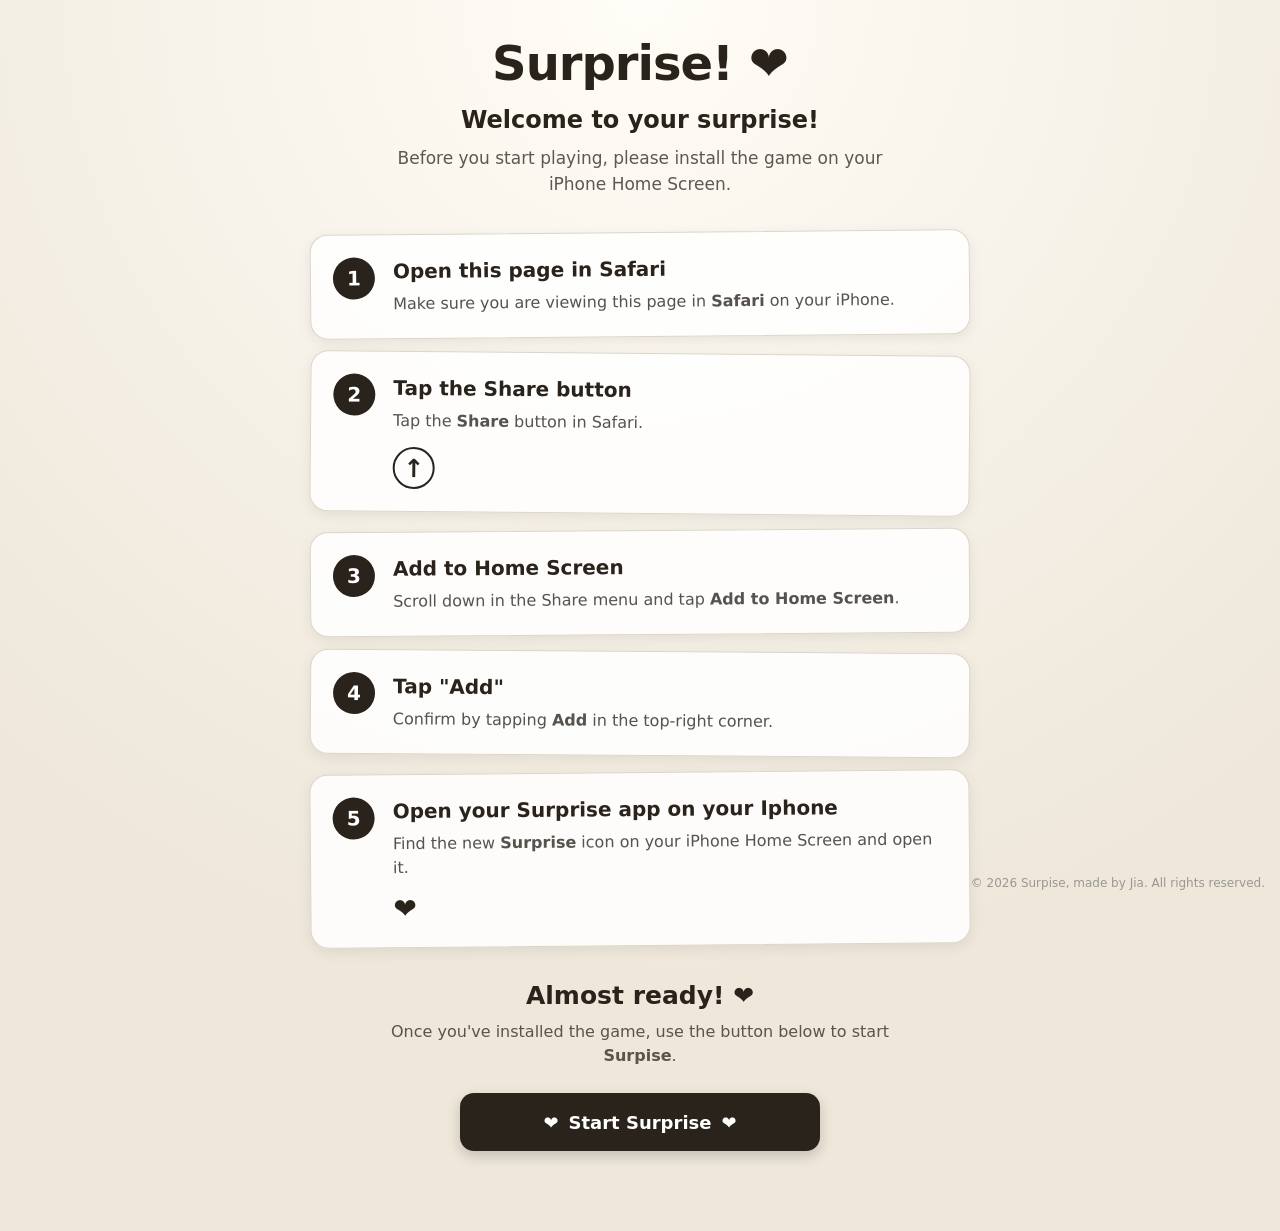
==== install.html @ ff0ba179 "Add files via upload" ====
<!DOCTYPE html>
<html lang="en">
<head>
    <meta charset="UTF-8">
    <meta
        name="viewport"
        content="width=device-width, initial-scale=1.0"
    >

    <title>Welcome to your surprise gift! ❤️</title>

    <link rel="stylesheet" href="style.css">
    <link rel="manifest" href="manifest.json">
</head>

<body class="install-page">

<div class="install-app">

    <header class="install-header">

        <h1>
            Surprise! ❤️
        </h1>

        <p class="install-welcome">
            Welcome to your surprise!
        </p>

        <p class="install-intro">
            Before you start playing, please install the game
            on your iPhone Home Screen.
        </p>

    </header>


    <!-- INSTALLATION STEPS -->

    <main class="install-steps">

        <section class="install-card">

            <div class="install-number">
                1
            </div>

            <div class="install-card-content">

                <h2>
                    Open this page in Safari
                </h2>

                <p>
                    Make sure you are viewing this page
                    in <strong>Safari</strong> on your iPhone.
                </p>

            </div>

        </section>


        <section class="install-card">

            <div class="install-number">
                2
            </div>

            <div class="install-card-content">

                <h2>
                    Tap the Share button
                </h2>

                <p>
                    Tap the
                    <strong>Share</strong>
                    button in Safari.
                </p>

                <div class="install-share-icon">
                    ↑
                </div>

            </div>

        </section>


        <section class="install-card">

            <div class="install-number">
                3
            </div>

            <div class="install-card-content">

                <h2>
                    Add to Home Screen
                </h2>

                <p>
                    Scroll down in the Share menu and tap
                    <strong>Add to Home Screen</strong>.
                </p>

            </div>

        </section>


        <section class="install-card">

            <div class="install-number">
                4
            </div>

            <div class="install-card-content">

                <h2>
                    Tap "Add"
                </h2>

                <p>
                    Confirm by tapping
                    <strong>Add</strong>
                    in the top-right corner.
                </p>

            </div>

        </section>


        <section class="install-card install-card-last">

            <div class="install-number">
                5
            </div>

            <div class="install-card-content">

                <h2>
                    Open your Surprise app on your Iphone
                </h2>

                <p>
                    Find the new
                    <strong>Surprise</strong>
                    icon on your iPhone Home Screen
                    and open it.
                </p>

                <div class="install-heart">
                    ❤️
                </div>

            </div>

        </section>

    </main>


    <!-- READY MESSAGE -->

    <section class="install-ready">

        <h2>
            Almost ready! ❤️
        </h2>

        <p>
            Once you've installed the game,
            use the button below to start
            <strong>Surpise</strong>.
        </p>

    </section>


    <!-- START BUTTON -->

    <div class="install-start-section">

        <a
            href="index.html"
            class="install-start-button"
        >
            <span>❤️</span>
            Start Surprise
            <span>❤️</span>
        </a>

    </div>


    <footer class="copyright">
        © 2026 Surpise, made by Jia.
        All rights reserved.
    </footer>

</div>


<script>

    /*
       Register the service worker so the
       installation page can also participate
       in the PWA.
    */

    if ("serviceWorker" in navigator) {

        window.addEventListener(
            "load",
            () => {

                navigator.serviceWorker
                    .register("./sw.js")
                    .then(
                        registration => {

                            console.log(
                                "Service Worker registered:",
                                registration.scope
                            );

                        }
                    )
                    .catch(
                        error => {

                            console.error(
                                "Service Worker registration failed:",
                                error
                            );

                        }
                    );

            }
        );

    }

</script>

</body>
</html>
---- style.css ----
* {
    box-sizing: border-box;
}


body {
    margin: 0;

    font-family:
        system-ui,
        -apple-system,
        BlinkMacSystemFont,
        "Segoe UI",
        sans-serif;

    min-height: 100vh;

    color: #29231c;

    background:
        radial-gradient(
            circle at 50% 0%,
            #fffdf7 0%,
            #eee7da 70%
        );
}


.app {
    width:
        min(
            1000px,
            100%
        );

    margin:
        auto;

    padding:
        30px
        20px
        60px;
}


/* =========================
   HEADER
========================= */

header {
    text-align:
        center;
}


h1 {
    margin:
        0
        0
        20px;

    font-size:
        clamp(
            32px,
            6vw,
            48px
        );

    letter-spacing:
        -1px;
}


.stats {
    display:
        flex;

    justify-content:
        center;

    gap:
        12px;

    flex-wrap:
        wrap;
}


.stats div {
    display:
        flex;

    align-items:
        center;

    gap:
        7px;

    background:
        rgba(
            255,
            255,
            255,
            .85
        );

    border:
        1px solid
        #ddd5c8;

    border-radius:
        999px;

    padding:
        8px
        16px;

    font-weight:
        750;

    box-shadow:
        0
        3px
        10px
        rgba(
            0,
            0,
            0,
            .06
        );
}


/* =========================
   STAT ICONS
========================= */

.stat-icon {
    display:
        inline-flex;

    width:
        17px;

    height:
        17px;

    flex-shrink:
        0;
}


.stat-icon svg {
    width:
        100%;

    height:
        100%;

    fill:
        none;

    stroke:
        #29231c;

    stroke-width:
        1.8;

    stroke-linecap:
        round;

    stroke-linejoin:
        round;
}


/* =========================
   JAR AREA
========================= */

#jarSection {

    position: relative;

    min-height:
        620px;

    display:
        flex;

    flex-direction:
        column;

    align-items:
        center;

    justify-content:
        center;
}


/* =========================
   JAR
========================= */

.jar {

    width:
        min(
            380px,
            82vw
        );

    height:
        470px;

    position:
        relative;

    cursor:
        pointer;

    user-select:
        none;

    -webkit-tap-highlight-color:
        transparent;

    transition:
        transform
        .2s
        ease;

    filter:
        drop-shadow(
            0
            25px
            25px
            rgba(
                30,
                25,
                15,
                .18
            )
        );
}


.jar:hover {
    transform:
        translateY(-4px);
}


.jar:active {
    transform:
        scale(.98);
}


/* =========================
   JAR GLASS
========================= */

.jar-glass {

    position:
        absolute;

    left:
        5%;

    right:
        5%;

    top:
        75px;

    bottom:
        10px;

    border:
        5px solid
        rgba(
            105,
            125,
            130,
            .38
        );

    border-top:
        0;

    border-radius:
        28px
        28px
        75px
        75px;

    background:
        linear-gradient(
            90deg,
            rgba(
                255,
                255,
                255,
                .42
            ),
            rgba(
                180,
                220,
                230,
                .10
            ),
            rgba(
                255,
                255,
                255,
                .35
            )
        );

    box-shadow:

        inset
        20px
        0
        25px
        rgba(
            255,
            255,
            255,
            .45
        ),

        inset
        -18px
        0
        25px
        rgba(
            50,
            70,
            80,
            .12
        );

    z-index:
        5;

    pointer-events:
        none;
}


/* =========================
   GLASS REFLECTION
========================= */

.glass-highlight {

    position:
        absolute;

    left:
        25px;

    top:
        25px;

    bottom:
        45px;

    width:
        20px;

    border-radius:
        50%;

    background:
        rgba(
            255,
            255,
            255,
            .35
        );

    filter:
        blur(
            5px
        );
}


/* =========================
   JAR NECK
========================= */

.jar-neck {

    position:
        absolute;

    z-index:
        4;

    left:
        10%;

    right:
        10%;

    top:
        58px;

    height:
        45px;

    border:
        5px solid
        rgba(
            100,
            120,
            125,
            .4
        );

    border-radius:
        12px;

    background:
        rgba(
            255,
            255,
            255,
            .25
        );
}


/* =========================
   METAL LID
========================= */

.jar-lid {

    position:
        absolute;

    z-index:
        10;

    top:
        15px;

    left:
        8%;

    width:
        84%;

    height:
        70px;

    border:
        4px solid
        #555;

    border-radius:
        14px;

    background:
        linear-gradient(
            to bottom,
            #c6c6c6,
            #929292
        );

    box-shadow:

        0
        8px
        10px
        rgba(
            0,
            0,
            0,
            .28
        ),

        inset
        0
        5px
        4px
        rgba(
            255,
            255,
            255,
            .45
        );

    transition:
        transform
        .55s
        cubic-bezier(
            .2,
            .8,
            .3,
            1
        );
}


.lid-highlight {

    position:
        absolute;

    left:
        8%;

    right:
        8%;

    top:
        10px;

    height:
        7px;

    border-radius:
        10px;

    background:
        rgba(
            255,
            255,
            255,
            .5
        );
}


/* =========================
   NOTES
========================= */

.jar-notes {

    position:
        absolute;

    z-index:
        3;

    left:
        12%;

    right:
        12%;

    top:
        100px;

    bottom:
        35px;

    overflow:
        hidden;

    border-radius:
        20px
        20px
        55px
        55px;
}


.mini-note {

    position:
        absolute;

    width:
        54px;

    height:
        48px;

    box-shadow:
        2px
        4px
        7px
        rgba(
            0,
            0,
            0,
            .20
        );

    transform:
        rotate(
            var(--rotation)
        );

    transition:
        transform
        .3s;
}


/* folded corner */

.mini-note::after {

    content:
        "";

    position:
        absolute;

    right:
        0;

    top:
        0;

    width:
        12px;

    height:
        12px;

    background:
        rgba(
            255,
            255,
            255,
            .35
        );

    clip-path:
        polygon(
            100% 0,
            100% 100%,
            0 0
        );
}


/* =========================
   COLOURS
========================= */

.orange {
    background:
        #f6b26b;
}


.pink {
    background:
        #f5a6c8;
}


.white {
    background:
        #ffffff;
}


.beige {
    background:
        #f3e5c8;
}


.light-blue {
    background:
        #9dd9ee;
}


.green {
    background:
        #9bd18b;
}


.purple {
    background:
        #c5a3e6;
}


.red {
    background:
        #ef7777;
}


/* =========================
   HEART STICKER
========================= */

.heart-sticker {

    position:
        absolute;

    z-index:
        8;

    /*
       Upper-right area
       of the jar
    */

    right:
        22%;

    top:
        155px;

    width:
        48px;

    height:
        48px;

    display:
        flex;

    align-items:
        center;

    justify-content:
        center;

    background:
        #ef7777;

    color:
        white;

    font-size:
        27px;

    line-height:
        1;

    border-radius:
        50%;

    border:
        2px solid
        rgba(
            255,
            255,
            255,
            .65
        );

    box-shadow:
        2px
        4px
        7px
        rgba(
            0,
            0,
            0,
            .20
        );

    transform:
        rotate(
            18deg
        );

    pointer-events:
        none;
}


/* =========================
   JAR BOTTOM
========================= */

.jar-bottom {

    position:
        absolute;

    z-index:
        6;

    left:
        12%;

    right:
        12%;

    bottom:
        0;

    height:
        30px;

    border-radius:
        50%;

    background:
        rgba(
            110,
            125,
            130,
            .20
        );

    pointer-events:
        none;
}


/* =========================
   SHAKE
========================= */

.jar.shaking {

    animation:
        jarShake
        .7s
        ease-in-out;
}


@keyframes jarShake {

    0% {
        transform:
            rotate(0);
    }

    10% {
        transform:
            rotate(-3deg);
    }

    20% {
        transform:
            rotate(3deg);
    }

    30% {
        transform:
            rotate(-4deg);
    }

    40% {
        transform:
            rotate(4deg);
    }

    50% {
        transform:
            rotate(-3deg);
    }

    60% {
        transform:
            rotate(3deg);
    }

    70% {
        transform:
            rotate(-2deg);
    }

    80% {
        transform:
            rotate(2deg);
    }

    100% {
        transform:
            rotate(0);
    }
}


/* =========================
   LID OPEN
========================= */

.jar.lid-open .jar-lid {

    transform:
        translateY(
            -65px
        )
        rotate(
            -12deg
        );
}


/* =========================
   STATUS
========================= */

#status {

    margin:
        0
        0
        12px;

    opacity:
        .6;

    text-align:
        center;

    font-weight:
        600;
}


/* =========================
   JAR ACTION BUTTONS
========================= */

#collectionLinkSection {

    display:
        flex;

    flex-direction:
        column;

    align-items:
        center;

    justify-content:
        center;

    gap:
        10px;

    margin-top:
        20px;
}


/* =========================
   ACTION BUTTONS
========================= */

#collectionButton,
#resetButton {

    display:
        flex;

    align-items:
        center;

    justify-content:
        center;

    gap:
        9px;

    margin:
        0;

    width:
        max-content;

    border:
        0;

    background:
        #29231c;

    color:
        white;

    font-size:
        16px;

    font-weight:
        800;

    padding:
        12px
        24px;

    border-radius:
        12px;

    cursor:
        pointer;

    transition:
        transform
        .15s
        ease,
        opacity
        .15s
        ease;
}


#collectionButton:hover,
#resetButton:hover {

    transform:
        translateY(-2px);
}


#resetButton:disabled {

    opacity:
        .5;

    cursor:
        not-allowed;

    transform:
        none;
}


/* =========================
   BUTTON ICONS
========================= */

.button-icon {

    display:
        inline-flex;

    width:
        19px;

    height:
        19px;

    flex-shrink:
        0;
}


.button-icon svg {

    width:
        100%;

    height:
        100%;

    fill:
        none;

    stroke:
        currentColor;

    stroke-width:
        1.8;

    stroke-linecap:
        round;

    stroke-linejoin:
        round;
}


/* =========================
   COLLECTION CATEGORIES
========================= */

#categoryButtons {

    display:
        flex;

    justify-content:
        center;

    gap:
        10px;

    flex-wrap:
        wrap;

    margin-bottom:
        30px;
}


.category-button {

    border:
        1px solid
        #ddd5c8;

    color:
        #29231c;

    padding:
        9px
        16px;

    border-radius:
        999px;

    font-size:
        15px;

    font-weight:
        700;

    cursor:
        pointer;
}


/* =========================
   CATEGORY FILTER COLOURS
========================= */

.category-button.orange {
    background:
        #f6b26b;
}


.category-button.pink {
    background:
        #f5a6c8;
}


.category-button.green {
    background:
        #9bd18b;
}


.category-button.beige {
    background:
        #f3e5c8;
}


.category-button.light-blue {
    background:
        #9dd9ee;
}


.category-button.red {
    background:
        #ef7777;
}


.category-button.purple {
    background:
        #c5a3e6;
}


/* =========================
   SELECTED CATEGORY
========================= */

.category-button.active {

    background:
        #29231c !important;

    color:
        white !important;
}


/* =========================
   ALL BUTTON
========================= */

#categoryButtons .all-button {

    background:
        white;

    color:
        #000000;
}


#categoryButtons .all-button.active {

    background:
        #29231c !important;

    color:
        white !important;
}


/* =========================
   COLLECTION GRID
========================= */

#collectionGrid {

    display:
        grid;

    grid-template-columns:
        repeat(
            auto-fill,
            minmax(
                180px,
                1fr
            )
        );

    gap:
        20px;
}


.collection-note {
    position: relative;
    width: 100%;
    min-height: 150px;
    padding: 20px;
    box-sizing: border-box;
    box-shadow:
        4px
        7px
        12px
        rgba(
            0,
            0,
            0,
            .18
        );
    transform:
        rotate(
            var(--rotation)
        );
    cursor: pointer;
    transition: .2s;
}

.collection-note:hover {
    transform:
        rotate(0)
        translateY(-5px);
}


/* =========================
   NOTE TEXT
========================= */

.note-category {

    font-size:
        20px;

    font-weight:
        800;

    text-decoration:
        underline;

    text-underline-offset:
        4px;

    color:
        #000000;

    opacity:
        1;

    margin-bottom:
        30px;
}


.note-message {

    font-weight:
        400;

    line-height:
        1.4;
}


/* =========================
   MODAL
========================= */

.modal {

    position:
        fixed;

    inset:
        0;

    background:
        rgba(
            20,
            17,
            13,
            .65
        );

    display:
        none;

    align-items:
        center;

    justify-content:
        center;

    padding:
        20px;

    z-index:
        2500;
}


.modal.visible {

    display:
        flex;
}


.big-note {

    width:
        min(
            430px,
            90vw
        );

    min-height:
        320px;

    padding:
        45px
        35px;

    position:
        relative;

    box-shadow:
        8px
        15px
        30px
        rgba(
            0,
            0,
            0,
            .35
        );

    transform:
        rotate(-2deg);

    animation:
        noteAppear
        .35s
        ease;

    cursor:
        pointer;

    transition:
        transform
        .15s
        ease;
}


.big-note:hover {

    transform:
        rotate(-2deg)
        scale(1.02);
}


.big-note:active {

    transform:
        rotate(-2deg)
        scale(.98);
}

#noteCategory,
#jar2NoteCategory {

    font-size:
        28px;

    font-weight:
        800;

    text-transform:
        none;

    text-decoration:
        underline;

    text-underline-offset:
        4px;

    letter-spacing:
        0;

    color:
        #29231c;

    opacity:
        1;

    margin-bottom:
        30px;
}


#noteText,
#jar2NoteText {

    font-size:
        28px;

    line-height:
        1.35;

    font-weight:
        400;

    margin-bottom:
        35px;
}


#closeButton {

    background:
        #29231c;

    color:
        white;

    border:
        0;

    border-radius:
        10px;

    padding:
        12px
        18px;

    font-weight:
        700;

    cursor:
        pointer;
}


@keyframes noteAppear {

    from {

        opacity:
            0;

        transform:
            scale(.7)
            rotate(8deg);
    }

    to {

        opacity:
            1;

        transform:
            scale(1)
            rotate(-2deg);
    }
}


/* =========================
   BACK TO JAR
========================= */

#backToJarButton {

    display:
        flex;

    align-items:
        center;

    justify-content:
        center;

    gap:
        9px;

    width:
        max-content;

    border:
        0;

    background:
        #29231c;

    color:
        white;

    padding:
        12px
        24px;

    border-radius:
        12px;

    font-size:
        16px;

    font-weight:
        800;

    cursor:
        pointer;

    margin-bottom:
        20px;

    transition:
        transform
        .15s
        ease,
        opacity
        .15s
        ease;
}


#backToJarButton:hover {

    transform:
        translateY(-2px);
}

/* =========================
   COPYRIGHT
========================= */


.copyright {
    position: fixed;
    bottom: 10px;
    right: 15px;
    font-size: 12px;
    color: #777;
    opacity: 0.7;
    z-index: 10;
    pointer-events: none;
}


/* =========================
   MOBILE COPYRIGHT
========================= */

@media (max-width: 600px) {

    .copyright {
        position: static;
        display: block;
        width: 100%;
        margin-top: 25px;
        padding-bottom: 10px;
        text-align: center;
    }

}

/* =========================
   MOBILE
========================= */

@media(max-width:600px) {

    .app {

        padding:
            20px
            12px
            40px;
    }


    #jarSection {

        min-height:
            0;

        padding:
            10px
            0;

    }


    .jar {

        width:
            min(
                300px,
                75vw
            );

        height:
            min(
                330px,
                52vh
            );

    }


    .jar-notes {

        top:
            90px;

        bottom:
            25px;
    }


    .mini-note {

        width:
            43px;

        height:
            38px;
    }


    #noteText {

        font-size:
            23px;
    }


    .note-category {

        font-size:
            17px;

        font-weight:
            900;

        text-transform:
            none;

        text-decoration:
            underline;

        text-underline-offset:
            3px;

        letter-spacing:
            0;

        color:
            #000000;

        opacity:
            1;

        margin-bottom:
            15px;
    }


    #collectionLinkSection {

        flex-direction:
            column;

        align-items:
            center;
    }


    #collectionButton,
    #resetButton {

        display:
            flex;

        margin:
            0;
    }


    .heart-sticker {

        right:
            22%;

        top:
            130px;

        width:
            40px;

        height:
            40px;

        font-size:
            23px;

        transform:
            rotate(
                18deg
            );
    }

}

/* =========================
   PIN DOTS
========================= */

.pin-dots {
    display: flex;
    justify-content: center;
    align-items: center;
    gap: 14px;
    margin: 25px 0 15px;
}

.pin-dots span {
    width: 14px;
    height: 14px;
    border: 2px solid #222;
    border-radius: 50%;
    background: transparent;
    display: block;
    transition: background-color 0.15s ease;
}

.pin-dots span.filled {
    background: #222;
}

/* =========================
   NOTE IMAGE
========================= */

.note-image {
    display: block;
    width: 100%;
    height: auto;
    max-height: 100%;
    object-fit: contain;
}

.collection-note .note-message {
    overflow: hidden;
}

.collection-note-image {
    display: block;
    width: 100%;
    height: 100%;
    object-fit: contain;
    padding: 8px;
    box-sizing: border-box;
}

/* =========================
   OG BUTTON
========================= */

#ogButton,
#jar2Button {
    position: fixed;

    left: 15px;
    bottom: 45px;

    width: 55px;
    height: 55px;

    padding: 0;

    border: none;
    border-radius: 50%;

    background: white;
    color: #29231c;

    font-size: 16px;
    font-weight: 800;

    cursor: pointer;

    display: flex;
    align-items: center;
    justify-content: center;

    box-shadow:
        0 4px 10px
        rgba(0, 0, 0, .20);

    z-index: 1500;

    transition:
        transform .15s ease,
        opacity .15s ease;
}

#ogButton img,
#jar2Button img {
    width: 55px;
    height: 55px;

    object-fit: contain;

    display: block;

    pointer-events: none;
}

#ogButton:hover,
#jar2Button:hover {
    transform: translateY(-2px);
}

#ogButton:active,
#jar2Button:active {
    transform: scale(.95);
}

/* =========================
   OG PHOTO OVERLAY
========================= */

#ogOverlay {
    position: fixed;

    inset: 0;

    background: rgba(20, 17, 13, .75);

    display: none;

    align-items: center;
    justify-content: center;

    padding: 20px;

    z-index: 2000;

    cursor: pointer;
}


#ogOverlay.visible {
    display: flex;
}


#ogImage {
    display: block;

    max-width: 90vw;
    max-height: 85vh;

    width: auto;
    height: auto;

    object-fit: contain;

    border-radius: 8px;

    box-shadow:
        0 15px 40px
        rgba(0, 0, 0, .40);

    cursor: pointer;
}

/* =========================
   OG BUTTON FINAL POSITION
========================= */

#ogButton {
    position: fixed !important;

    left: 15px !important;
    right: auto !important;

    bottom: 45px !important;

    width: 55px;
    height: 55px;

    border: 1px solid #ddd5c8;
    border-radius: 50%;

    background: white;
    color: #29231c;

    padding: 0;
}

#jar2Button {
    position: fixed !important;

    left: auto !important;
    right: 15px !important;

    bottom: 45px !important;

    width: 55px;
    height: 55px;

    border: 1px solid #ddd5c8;
    border-radius: 50%;

    background: white;
    color: #29231c;

    padding: 0;
}

@media (max-width: 600px) {

    #ogButton,
    #jar2Button {
        bottom: 70px !important;
    }

}

/* =========================
   INSTALLED APP OG POSITION
========================= */

@media (display-mode: standalone) {

    #ogButton,
    #jar2Button {
        bottom: calc(
            90px + env(safe-area-inset-bottom)
        ) !important;
    }

}

/* =========================
   COLLECTION SEARCH
========================= */

#collectionSearch {

    display:
        flex;

    justify-content:
        center;

    width:
        100%;

    margin:
        0
        0
        20px;
}


#collectionSearchInput,
#jar2SearchInput {

    width:
        min(
            500px,
            100%
        );

    padding:
        12px
        18px;

    border:
        1px solid
        #ddd5c8;

    border-radius:
        12px;

    background:
        white;

    color:
        #29231c;

    font-family:
        inherit;

    font-size:
        16px;

    outline:
        none;

    box-shadow:
        0
        3px
        10px
        rgba(
            0,
            0,
            0,
            .06
        );
}


#collectionSearchInput:focus,
#jar2SearchInput:focus {

    border-color:
        #29231c;

    box-shadow:
        0
        3px
        12px
        rgba(
            0,
            0,
            0,
            .10
        );
}


#collectionSearchInput::placeholder,
#jar2SearchInput::placeholder {

    color:
        #888;
}

/* =========================
   MOBILE COLLECTION SEARCH
========================= */

@media (max-width: 600px) {

    #collectionSearch {
        width: 100%;
        margin: 0 0 20px;
        padding: 0;
    }

    #collectionSearchInput,
    #jar2SearchInput {
        display: block;
        width: 100%;
        max-width: none;
        min-width: 0;

        box-sizing: border-box;

        -webkit-appearance: none;
        appearance: none;

        font-size: 16px;
        padding: 12px 16px;

        border-radius: 12px;
    }

}

/* =========================
   MOBILE PAGE SCROLLING
========================= */

@media (max-width: 600px) {

    /* =========================
       JAR PAGE
    ========================= */

    html,
    body {

        margin: 0;
        width: 100%;

    }


    body:not(.collection-page) {

        height: 100vh;
        overflow: hidden;

    }


    /* =========================
       COLLECTION PAGE
    ========================= */

    html:has(body.collection-page) {

        height: auto;
        overflow-y: auto;
        overflow-x: hidden;

    }


    body.collection-page {

        height: auto;
        min-height: 100vh;

        overflow-y: auto;
        overflow-x: hidden;

    }


    body.collection-page .app {

        min-height: 100vh;
        height: auto;

        padding-bottom: 100px;

    }

}

/* =========================
   PHONE STYLE PIN KEYPAD
========================= */

.pin-container {

    min-height:
        100vh;

    display:
        flex;

    align-items:
        center;

    justify-content:
        center;

    padding:
        20px;
}


.pin-card {

    width:
        min(
            380px,
            100%
        );

    text-align:
        center;
}


.pin-card h1 {

    margin:
        0
        0
        10px;

    font-size:
        32px;
}


.pin-subtitle {

    margin:
        0;

    opacity:
        .7;

    font-size:
        16px;
}


/* =========================
   PIN MESSAGE
========================= */

.pin-message {

    min-height:
        24px;

    margin:
        18px
        0
        10px;

    font-weight:
        600;
}


/* =========================
   PHONE KEYPAD
========================= */

.pin-keypad {

    display:
        grid;

    grid-template-columns:
        repeat(
            3,
            1fr
        );

    gap:
        14px;

    width:
        100%;

    margin-top:
        20px;
}


.pin-keypad button {

    aspect-ratio:
        1;

    border:
        none;

    border-radius:
        50%;

    background:
        rgba(
            255,
            255,
            255,
            .85
        );

    color:
        #29231c;

    font-size:
        28px;

    font-weight:
        500;

    cursor:
        pointer;

    box-shadow:
        0
        3px
        10px
        rgba(
            0,
            0,
            0,
            .10
        );

    transition:
        transform
        .1s
        ease,
        background
        .1s
        ease;
}


.pin-keypad button:hover {

    transform:
        scale(
            1.05
        );
}


.pin-keypad button:active {

    transform:
        scale(
            .92
        );

    background:
        #ddd5c8;
}


.pin-keypad button:disabled {

    cursor:
        default;

    opacity:
        .45;
}


/* =========================
   EMPTY KEYPAD SPACE
========================= */

.pin-keypad .empty-button {

    visibility:
        hidden;

    pointer-events:
        none;
}


/* =========================
   DELETE BUTTON
========================= */

#deleteButton,
#setupDeleteButton {

    background:
        transparent;

    box-shadow:
        none;

    font-size:
        30px;

    font-weight:
        400;
}


/* =========================
   MOBILE
========================= */

@media (
    max-width:
    600px
) {

    .pin-container {

        padding:
            20px
            35px;
    }


    .pin-card {

        width:
            100%;
    }


    .pin-keypad {

        gap:
            16px;
    }


    .pin-keypad button {

        font-size:
            30px;
    }

}

/*PIN not section, focus/tap effect*/
.pin-keypad button {
    -webkit-tap-highlight-color: transparent;
    outline: none;
    user-select: none;
}

.pin-keypad button:focus,
.pin-keypad button:focus-visible {
    outline: none;
    box-shadow: none;
}

.pin-keypad button:active {
    outline: none;
    box-shadow: none;
}

.stat-emoji {
    width: 20px;
    height: 20px;
    object-fit: contain;
    display: block;
    flex-shrink: 0;
}

.title-emoji {
    width: 40px;
    height: 40px;
    object-fit: contain;
    display: inline-block;
    vertical-align: middle;
    margin-right: 8px;
}

#jar2NoteDate {
    position: absolute;
    right: 18px;
    bottom: 14px;
    font-size: 12px;
    color: #000;
    opacity: 0.65;
}

/* =========================
   JAR 2 COLLECTION
========================= */

.collection-top {
    display: flex;
    justify-content: flex-start;
    margin: 0 0 20px;
}

#jar2BackButton {
    display: flex;
    align-items: center;
    justify-content: center;
    gap: 9px;
    width: max-content;
    border: 0;
    background: #29231c;
    color: white;
    padding: 12px 24px;
    border-radius: 12px;
    font-size: 16px;
    font-weight: 800;
    cursor: pointer;
    margin-bottom: 20px;
    transition:
        transform .15s ease,
        opacity .15s ease;
}

#jar2BackButton:hover {
    transform: translateY(-2px);
}

#jar2CategoryFilters {
    display: flex;
    flex-wrap: wrap;
    justify-content: center;
    gap: 8px;
    margin: 0 auto 25px;
    max-width: 800px;
}


#jar2CategoryFilters .category-button {
    border: none;
    border-radius: 20px;
    padding: 7px 14px;
    cursor: pointer;
    font: inherit;
}


#jar2CategoryFilters .category-button.active {
    background: #29231c;
    color: white;
}


/* =========================
   JAR 2 COLLECTION GRID
========================= */

#jar2CollectionGrid {

    display:
        grid;

    grid-template-columns:

        repeat(
            auto-fill,

            minmax(
                180px,
                1fr
            )
        );

    gap:
        20px;

}


.collection-note {
    position: relative;
    min-height: 150px;
    padding: 20px;
    box-sizing: border-box;
    cursor: pointer;
    transform: rotate(
        var(--rotation, 0deg)
    );
    box-shadow:
        2px 3px 8px rgba(0,0,0,0.15);
}


.collection-note:hover {
    transform:
        rotate(0deg)
        scale(1.03);
}


.collection-note-title {

    font-size:
        20px;

    font-weight:
        800;

    text-decoration:
        underline;

    text-underline-offset:
        4px;

    color:
        #000000;

    opacity:
        1;

    margin-bottom:
        30px;

}



.collection-note-text {

    font-weight:
        400;

    line-height:
        1.4;

    color:
        #29231c;

}


.collection-note-image {
    width: 100%;
    height: auto;
    display: block;
}


.collection-note-date {
    position: absolute;
    right: 10px;
    bottom: 8px;
    font-size: 10px;
    color: #000;
    opacity: 0.65;
}


.collection-empty {
    display: none;
    text-align: center;
    margin: 40px 0;
}


#jar2CollectionNoteDate {
    position: absolute;
    right: 18px;
    bottom: 14px;
    font-size: 12px;
    color: #000;
    opacity: 0.65;
}

/* =========================
   JAR 2 SWITCH BUTTONS
========================= */

#jar1Button,
#jar2SwitchButton {
    position: fixed;
    bottom: 45px;
    width: 55px;
    height: 55px;
    padding: 0;
    border: 1px solid #ddd5c8;
    border-radius: 50%;
    background: white;
    color: #29231c;
    cursor: pointer;
    display: flex;
    align-items: center;
    justify-content: center;
    box-shadow:
        0 4px 10px
        rgba(0, 0, 0, .20);
    z-index: 1500;
    transition:
        transform .15s ease,
        opacity .15s ease;
}

#jar1Button {
    left: 15px;
}

#jar2SwitchButton {
    right: 15px;
}

#jar1Button img,
#jar2SwitchButton img {
    width: 55px;
    height: 55px;
    object-fit: contain;
    display: block;
    pointer-events: none;
}

#jar1Button:hover,
#jar2SwitchButton:hover {
    transform: translateY(-2px);
}

#jar1Button:active,
#jar2SwitchButton:active {
    transform: scale(.95);
}

@media (max-width: 600px) {

    #jar1Button,
    #jar2SwitchButton {
        bottom: 70px;
    }

}

@media (display-mode: standalone) {

    #jar1Button,
    #jar2SwitchButton {
        bottom:
            calc(
                90px +
                env(safe-area-inset-bottom)
            );
    }

}

/* =========================================================
   JAR 2 — MATCH ORIGINAL JAR APPEARANCE
========================================================= */

/* Jar 2 status */
#jar2Status {
    margin:
        0
        0
        12px;

    opacity:
        .6;

    text-align:
        center;

    font-weight:
        600;
}


/* Jar 2 collection / reset buttons */
#jar2CollectionButton,
#jar2ResetButton {
    display:
        flex;

    align-items:
        center;

    justify-content:
        center;

    gap:
        9px;

    margin:
        0;

    width:
        max-content;

    border:
        0;

    background:
        #29231c;

    color:
        white;

    font-size:
        16px;

    font-weight:
        800;

    padding:
        12px
        24px;

    border-radius:
        12px;

    cursor:
        pointer;

    transition:
        transform
        .15s
        ease,

        opacity
        .15s
        ease;
}


#jar2CollectionButton:hover,
#jar2ResetButton:hover {
    transform:
        translateY(-2px);
}


#jar2ResetButton:disabled {
    opacity:
        .5;

    cursor:
        not-allowed;

    transform:
        none;
}


/* Jar 2 section positioning */
.jar2-page #jarSection {
    position:
        relative;

    min-height:
        620px;

    display:
        flex;

    flex-direction:
        column;

    align-items:
        center;

    justify-content:
        center;
}


/* Make Jar 2 exactly the same physical size */
.jar2-page .jar {
    width:
        min(
            380px,
            82vw
        );

    height:
        470px;
}


/* Make Jar 2 notes use exactly the same positioning */
.jar2-page .jar-notes {
    left:
        12%;

    right:
        12%;

    top:
        100px;

    bottom:
        35px;

    border-radius:
        20px
        20px
        55px
        55px;
}


/* Jar 2 heart stays on top of the glass */
.jar2-page .heart-sticker {
    z-index:
        8;
}


/* Jar 2 buttons */
.jar2-page #jar1Button,
.jar2-page #jar2SwitchButton {
    position:
        fixed;

    bottom:
        45px;

    width:
        55px;

    height:
        55px;

    padding:
        0;

    border:
        1px solid
        #ddd5c8;

    border-radius:
        50%;

    background:
        white;

    cursor:
        pointer;

    display:
        flex;

    align-items:
        center;

    justify-content:
        center;

    box-shadow:
        0
        4px
        10px
        rgba(
            0,
            0,
            0,
            .20
        );

    z-index:
        1500;

    transition:
        transform
        .15s
        ease,

        opacity
        .15s
        ease;
}


.jar2-page #jar1Button {
    left:
        15px;
}


.jar2-page #jar2SwitchButton {
    right:
        15px;
}


.jar2-page #jar1Button img,
.jar2-page #jar2SwitchButton img {
    width:
        55px;

    height:
        55px;

    object-fit:
        contain;

    display:
        block;

    pointer-events:
        none;
}


.jar2-page #jar1Button:hover,
.jar2-page #jar2SwitchButton:hover {
    transform:
        translateY(-2px);
}


.jar2-page #jar1Button:active,
.jar2-page #jar2SwitchButton:active {
    transform:
        scale(.95);
}

/* =========================
   JAR 2 BIG NOTES
   DRAW + COLLECTION
   MATCH JAR 1
========================= */

#jar2BigNote,
#jar2CollectionBigNote {
    width: min(430px, 90vw);
    min-height: 320px;
    padding: 45px 35px;
    position: relative;
    box-shadow:
        8px 15px 30px
        rgba(0, 0, 0, .35);
    transform: rotate(-2deg);
    animation:
        noteAppear
        .35s
        ease;
    cursor: pointer;
    transition:
        transform
        .15s
        ease;
}

#jar2BigNote:hover,
#jar2CollectionBigNote:hover {
    transform:
        rotate(-2deg)
        scale(1.02);
}

#jar2BigNote:active,
#jar2CollectionBigNote:active {
    transform:
        rotate(-2deg)
        scale(.98);
}


/* =========================
   CATEGORY
========================= */

#jar2NoteCategory,
#jar2CollectionNoteCategory {
    font-size: 28px;
    font-weight: 800;
    text-transform: none;
    text-decoration: underline;
    text-underline-offset: 4px;
    letter-spacing: 0;
    color: #29231c;
    opacity: 1;
    margin-bottom: 30px;
}


/* =========================
   TEXT
========================= */

#jar2NoteText,
#jar2CollectionNoteText {
    font-size: 28px;
    line-height: 1.35;
    font-weight: 400;
    margin-bottom: 35px;
}


/* =========================
   DATE
========================= */

#jar2NoteDate,
#jar2CollectionNoteDate {
    position: absolute;
    right: 18px;
    bottom: 14px;
    font-size: 12px;
    color: #000;
    opacity: 0.65;
}

/* =========================
   JAR 2 GOLD LID
========================= */

.jar2-page .jar-lid {
    background: linear-gradient(
        135deg,
        #fff4b0 0%,
        #d4af37 35%,
        #f5d76e 55%,
        #b8860b 100%
    );
}

/* =========================
   LOGIN PAGE
========================= */

#loginForm {
    width: min(
        420px,
        100%
    );

    margin:
        30px
        auto
        0;
}


#loginForm input {
    width:
        100%;

    min-height:
        56px;

    padding:
        14px
        18px;

    font-family:
        inherit;

    font-size:
        18px;

    color:
        #29231c;

    background:
        white;

    border:
        1px solid
        #ddd5c8;

    border-radius:
        12px;

    outline:
        none;

    box-shadow:
        0
        3px
        10px
        rgba(
            0,
            0,
            0,
            .06
        );
}


#loginForm input:focus {
    border-color:
        #29231c;

    box-shadow:
        0
        3px
        12px
        rgba(
            0,
            0,
            0,
            .10
        );
}


#loginForm button {
    width:
        100%;

    min-height:
        56px;

    margin-top:
        10px;

    padding:
        14px
        20px;

    border:
        0;

    border-radius:
        12px;

    background:
        #29231c;

    color:
        white;

    font-family:
        inherit;

    font-size:
        18px;

    font-weight:
        800;

    cursor:
        pointer;

    transition:
        transform
        .15s
        ease,
        opacity
        .15s
        ease;
}


#loginForm button:hover {
    transform:
        translateY(-2px);
}


#loginForm button:disabled {
    opacity:
        .6;

    cursor:
        not-allowed;

    transform:
        none;
}


/* =========================
   MOBILE LOGIN
========================= */

@media (
    max-width:
    600px
) {

    #loginForm {
        width:
            100%;

        margin-top:
            25px;
    }


    #loginForm input {
        min-height:
            60px;

        font-size:
            18px;

        padding:
            16px
            18px;
    }


    #loginForm button {
        min-height:
            60px;

        font-size:
            19px;
    }

}

/* =========================
   MOBILE JAR 2
   MATCH JAR 1 SIZE
========================= */

@media (max-width: 600px) {

    .jar2-page #jarSection {

        min-height:
            0;

        padding:
            10px
            0;

    }


    .jar2-page .jar {

        width:
            min(
                300px,
                75vw
            );

        height:
            min(
                330px,
                52vh
            );

    }


    .jar2-page .jar-notes {

        top:
            90px;

        bottom:
            25px;

    }

}

/* =========================
   MOBILE BIG NOTES
   ONLY SHRINK LONG NOTES
========================= */

@media (max-width: 600px) {

    #jar2BigNote,
    #jar2CollectionBigNote,
    .big-note {
        width: calc(100vw - 30px);
        max-width: 430px;
        max-height: calc(100vh - 40px);
        min-height: 0;
        height: auto;
        padding: 28px 22px;
        overflow-y: auto;
    }

    /* NORMAL NOTES: completely unchanged */
    #jar2NoteText,
    #jar2CollectionNoteText,
    #noteText {
        font-size: 28px;
        line-height: 1.35;
        margin-bottom: 35px;
    }

    /* 251–450 characters */
    .big-note.note-long #noteText,
    #jar2BigNote.note-long #jar2NoteText,
    #jar2CollectionBigNote.note-long #jar2CollectionNoteText {
        font-size: 20px;
    }

    /* 451+ characters */
    .big-note.note-very-long #noteText,
    #jar2BigNote.note-very-long #jar2NoteText,
    #jar2CollectionBigNote.note-very-long #jar2CollectionNoteText {
        font-size: 17px;
    }
}

@media (max-width: 600px) {

    .big-note.note-long {
        font-size: 0.92em;
    }

    .big-note.note-very-long {
        font-size: 0.82em;
    }

}

/* =========================================================
   INSTALLATION PAGE
========================================================= */

.install-page {
    min-height: 100vh;
    overflow-x: hidden;
}


.install-app {
    width: min(700px, 100%);
    margin: 0 auto;
    padding: 35px 20px 80px;
}


/* =========================
   INSTALL HEADER
========================= */

.install-header {
    text-align: center;
    margin-bottom: 35px;
}


.install-header h1 {
    margin: 0 0 15px;
    font-size: clamp(
        34px,
        8vw,
        48px
    );
    letter-spacing: -1px;
}


.install-welcome {
    margin: 0 0 12px;
    font-size: 24px;
    font-weight: 800;
}


.install-intro {
    max-width: 520px;
    margin: 0 auto;
    font-size: 17px;
    line-height: 1.5;
    opacity: .75;
}


/* =========================
   INSTALLATION STEPS
========================= */

.install-steps {
    display: flex;
    flex-direction: column;
    gap: 16px;
}


/* =========================
   INSTALL CARD
========================= */

.install-card {
    position: relative;

    display: flex;
    align-items: flex-start;

    gap: 18px;

    padding: 22px;

    background: rgba(
        255,
        255,
        255,
        .88
    );

    border: 1px solid #ddd5c8;

    border-radius: 18px;

    box-shadow:
        0 4px 14px
        rgba(
            0,
            0,
            0,
            .07
        );
}


.install-card:nth-child(1) {
    transform: rotate(-.5deg);
}


.install-card:nth-child(2) {
    transform: rotate(.5deg);
}


.install-card:nth-child(3) {
    transform: rotate(-.4deg);
}


.install-card:nth-child(4) {
    transform: rotate(.4deg);
}


.install-card:nth-child(5) {
    transform: rotate(-.5deg);
}


/* =========================
   NUMBER
========================= */

.install-number {
    flex-shrink: 0;

    width: 42px;
    height: 42px;

    display: flex;
    align-items: center;
    justify-content: center;

    border-radius: 50%;

    background: #29231c;
    color: white;

    font-size: 20px;
    font-weight: 800;
}


/* =========================
   CARD CONTENT
========================= */

.install-card-content {
    flex: 1;
}


.install-card h2 {
    margin: 2px 0 8px;

    font-size: 20px;
    line-height: 1.25;

    color: #29231c;
}


.install-card p {
    margin: 0;

    font-size: 16px;
    line-height: 1.5;

    color: #29231c;
    opacity: .78;
}


.install-card strong {
    color: #29231c;
}


/* =========================
   SHARE ICON
========================= */

.install-share-icon {
    width: 42px;
    height: 42px;

    margin-top: 14px;

    display: flex;
    align-items: center;
    justify-content: center;

    border: 2px solid #29231c;
    border-radius: 50%;

    font-size: 25px;
    font-weight: 800;
}


/* =========================
   HEART
========================= */

.install-heart {
    margin-top: 12px;
    font-size: 28px;
}


/* =========================
   READY MESSAGE
========================= */

.install-ready {
    text-align: center;

    margin:
        35px
        auto
        25px;

    max-width: 500px;
}


.install-ready h2 {
    margin:
        0
        0
        10px;

    font-size: 25px;
}


.install-ready p {
    margin: 0;

    font-size: 16px;
    line-height: 1.5;

    opacity: .75;
}


/* =========================
   START BUTTON
========================= */

.install-start-section {
    display: flex;
    justify-content: center;

    margin-top: 25px;
}


.install-start-button {
    display: flex;
    align-items: center;
    justify-content: center;

    gap: 10px;

    width: min(
        360px,
        100%
    );

    min-height: 58px;

    padding:
        14px
        24px;

    border-radius: 14px;

    background: #29231c;
    color: white;

    text-decoration: none;

    font-family: inherit;
    font-size: 18px;
    font-weight: 800;

    box-shadow:
        0 5px 14px
        rgba(
            0,
            0,
            0,
            .18
        );

    transition:
        transform .15s ease,
        opacity .15s ease;
}


.install-start-button:hover {
    transform:
        translateY(-2px);
}


.install-start-button:active {
    transform:
        scale(.97);
}


/* =========================
   MOBILE INSTALL PAGE
========================= */

@media (max-width: 600px) {

    .install-app {
        padding:
            25px
            14px
            90px;
    }


    .install-header {
        margin-bottom: 28px;
    }


    .install-header h1 {
        font-size: 34px;
    }


    .install-welcome {
        font-size: 21px;
    }


    .install-intro {
        font-size: 16px;
    }


    .install-steps {
        gap: 13px;
    }


    .install-card {
        gap: 14px;
        padding: 18px;
        border-radius: 16px;
    }


    .install-number {
        width: 38px;
        height: 38px;

        font-size: 18px;
    }


    .install-card h2 {
        font-size: 18px;
    }


    .install-card p {
        font-size: 15px;
        line-height: 1.5;
    }


    .install-ready {
        margin-top: 30px;
    }


    .install-ready h2 {
        font-size: 23px;
    }


    .install-start-button {
        width: 100%;
        min-height: 60px;
        font-size: 18px;
    }
}
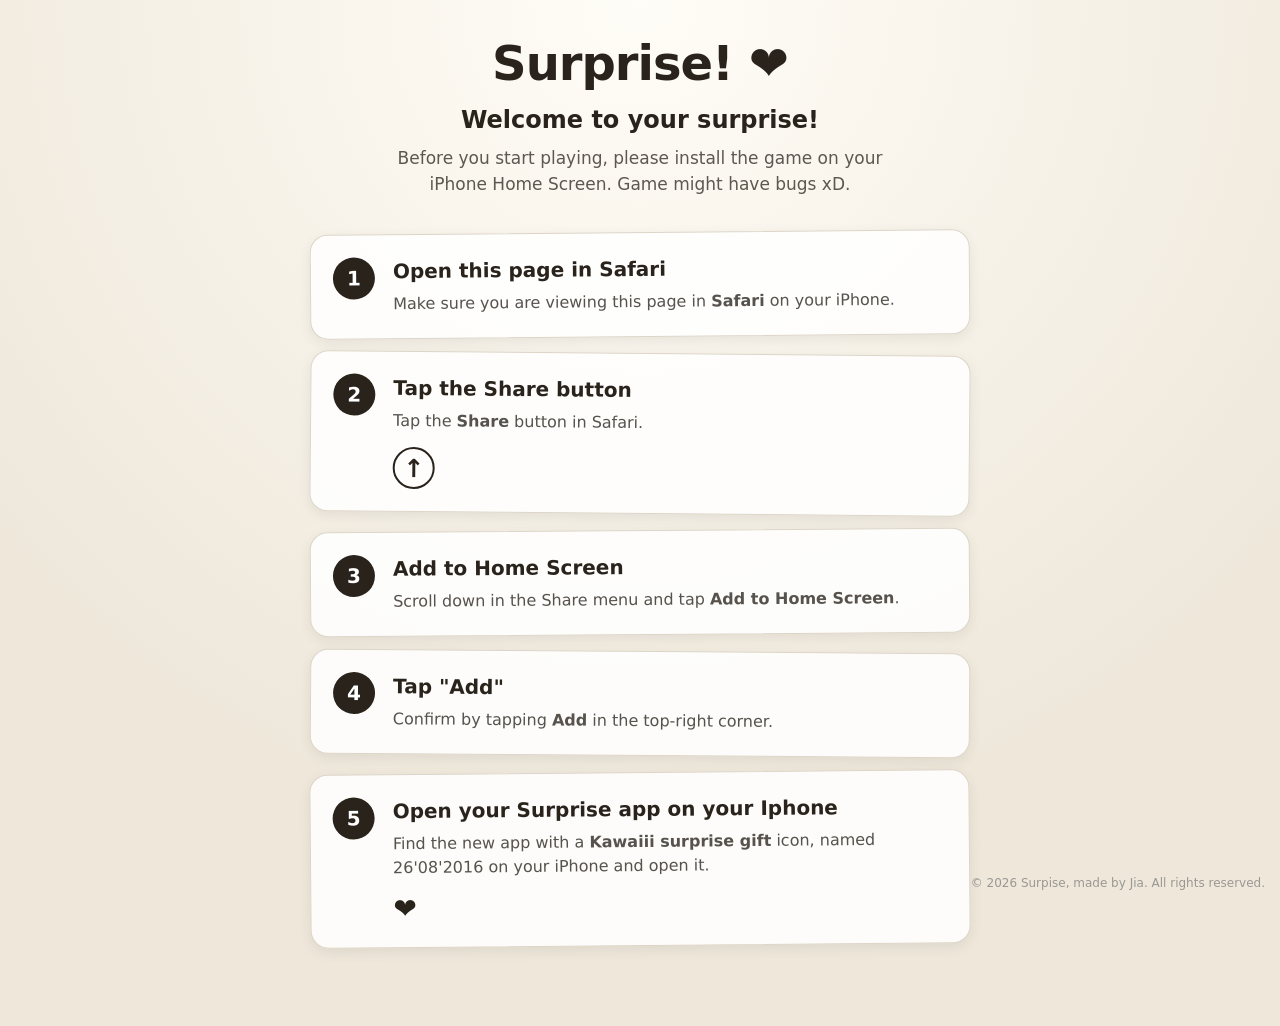
==== commit 4a8ed8ea: "Add files via upload" ====
--- a/install.html
+++ b/install.html
@@ -29,7 +29,7 @@
 
         <p class="install-intro">
             Before you start playing, please install the game
-            on your iPhone Home Screen.
+            on your iPhone Home Screen. Game might have bugs xD.
         </p>
 
     </header>
@@ -146,9 +146,9 @@
                 </h2>
 
                 <p>
-                    Find the new
-                    <strong>Surprise</strong>
-                    icon on your iPhone Home Screen
+                    Find the new app with a
+                    <strong>Kawaiii surprise gift</strong>
+                    icon, named 26'08'2016 on your iPhone
                     and open it.
                 </p>
 
@@ -161,40 +161,6 @@
         </section>
 
     </main>
-
-
-    <!-- READY MESSAGE -->
-
-    <section class="install-ready">
-
-        <h2>
-            Almost ready! ❤️
-        </h2>
-
-        <p>
-            Once you've installed the game,
-            use the button below to start
-            <strong>Surpise</strong>.
-        </p>
-
-    </section>
-
-
-    <!-- START BUTTON -->
-
-    <div class="install-start-section">
-
-        <a
-            href="index.html"
-            class="install-start-button"
-        >
-            <span>❤️</span>
-            Start Surprise
-            <span>❤️</span>
-        </a>
-
-    </div>
-
 
     <footer class="copyright">
         © 2026 Surpise, made by Jia.
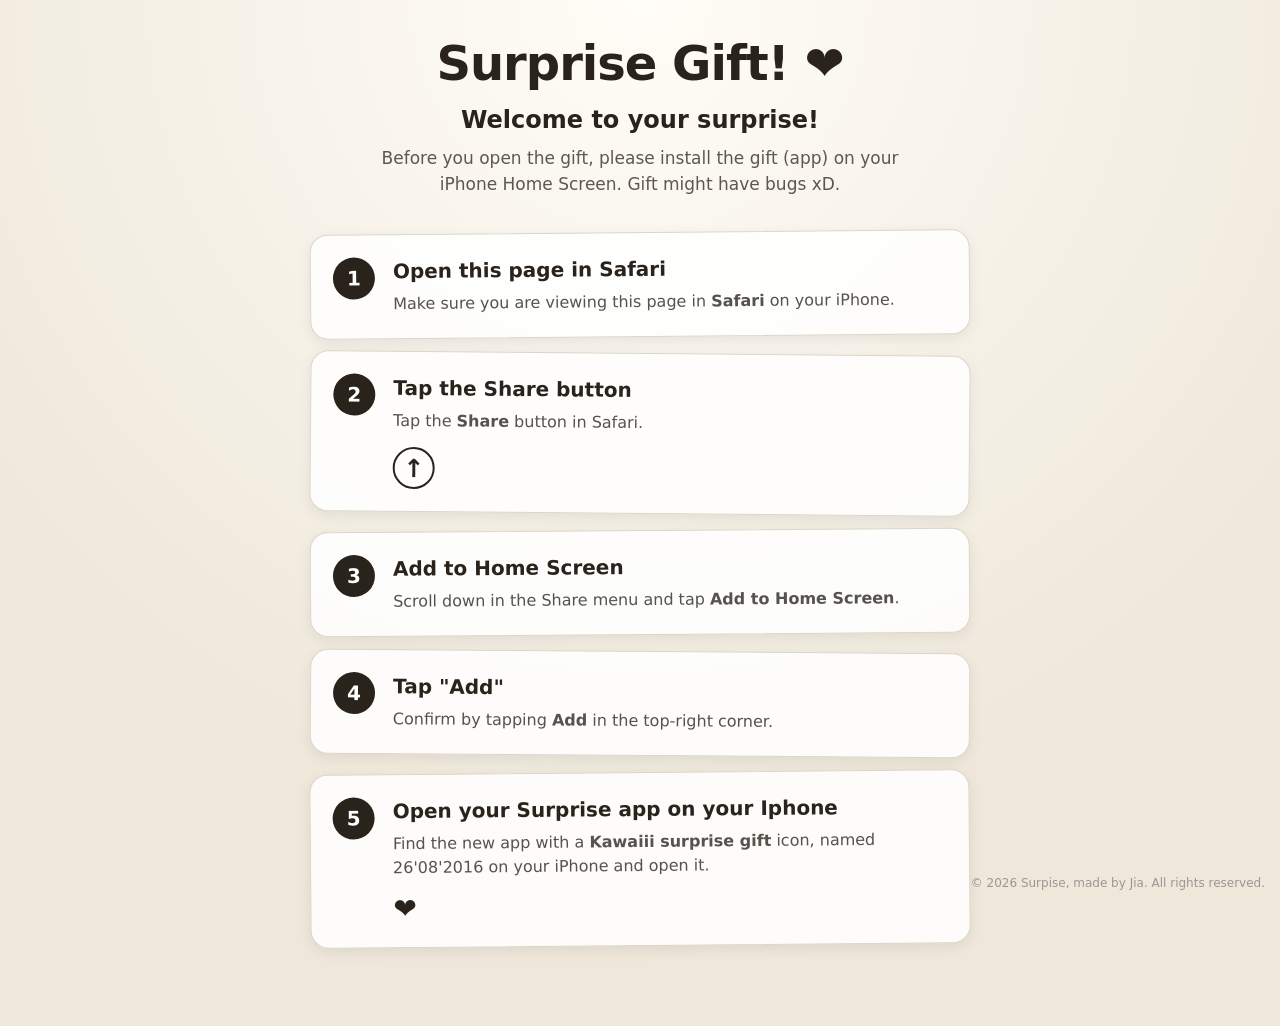
==== commit 187795af: "Add files via upload" ====
--- a/install.html
+++ b/install.html
@@ -20,7 +20,7 @@
     <header class="install-header">
 
         <h1>
-            Surprise! ❤️
+            Surprise Gift! ❤️
         </h1>
 
         <p class="install-welcome">
@@ -28,8 +28,8 @@
         </p>
 
         <p class="install-intro">
-            Before you start playing, please install the game
-            on your iPhone Home Screen. Game might have bugs xD.
+            Before you open the gift, please install the gift (app)
+            on your iPhone Home Screen. Gift might have bugs xD.
         </p>
 
     </header>
--- a/style.css
+++ b/style.css
@@ -2137,7 +2137,7 @@
     }
 
 
-    body:not(.collection-page) {
+    body:not(.collection-page):not(.install-page) {
 
         height: 100vh;
         overflow: hidden;
@@ -2179,6 +2179,25 @@
     }
 
 }
+
+/* =========================
+   INSTALLATION PAGE
+========================= */
+
+body.install-page {
+    min-height: 100vh;
+    height: auto;
+    overflow-y: auto;
+    overflow-x: hidden;
+}
+
+body.install-page .app {
+    min-height: 100vh;
+    height: auto;
+    padding-bottom: 100px;
+}
+
+
 
 /* =========================
    PHONE STYLE PIN KEYPAD
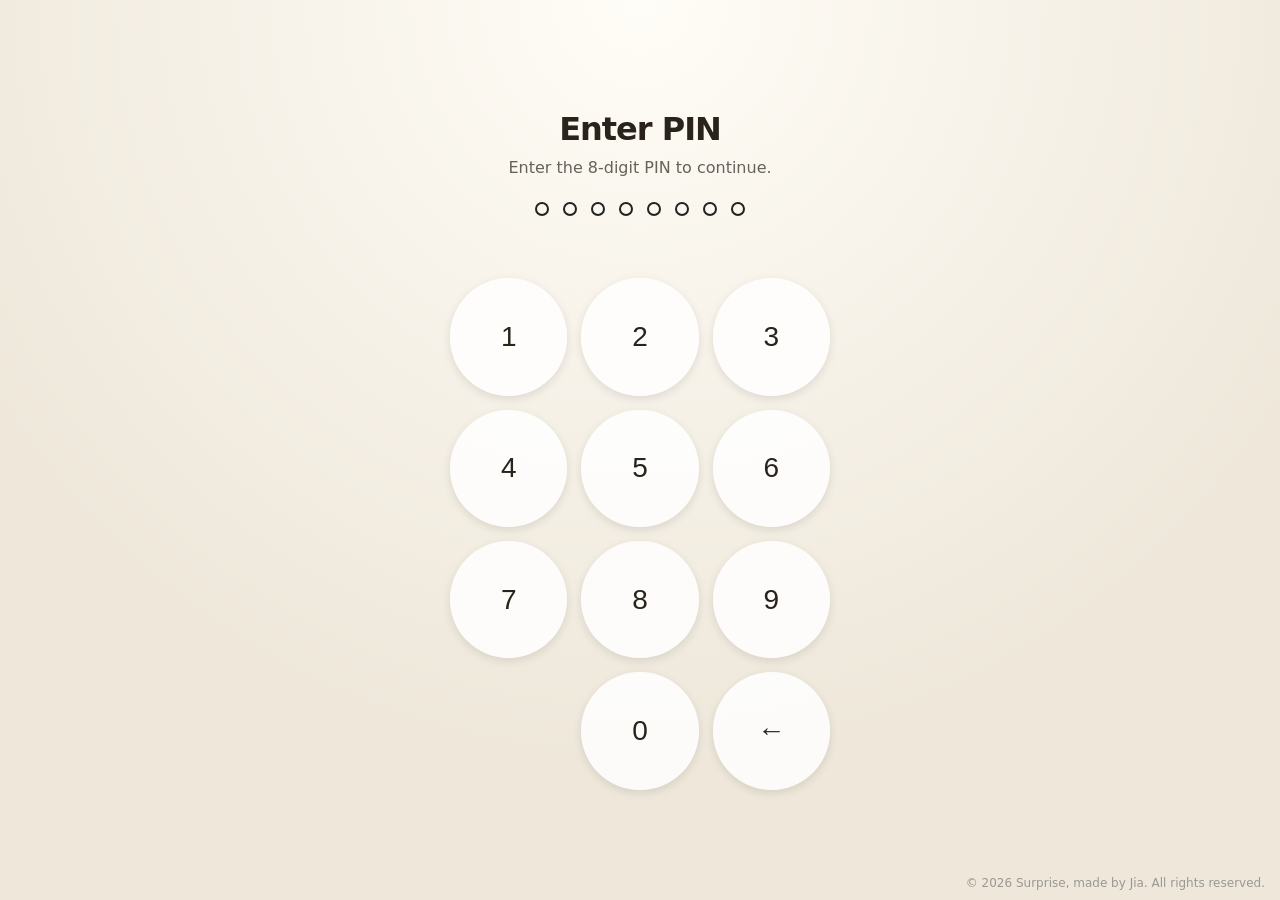
==== commit 1693790f: "Add files via upload" ====
--- a/install.html
+++ b/install.html
@@ -11,6 +11,22 @@
 
     <link rel="stylesheet" href="style.css">
     <link rel="manifest" href="manifest.json">
+
+    <script>
+
+    if (
+        sessionStorage.getItem(
+            "install_pin_authenticated"
+        ) !== "true"
+    ) {
+
+        window.location.replace(
+            "install-pin.html"
+        );
+
+    }
+
+    </script>
 </head>
 
 <body class="install-page">
@@ -23,13 +39,27 @@
             Surprise Gift! ❤️
         </h1>
 
+        <div class="welcome-image">
+            <img
+                src="./images/PostcardFinalTransparent.png"
+                alt="A special surprise"
+            >
+        </div>
+
+
+        <div class="personal-message">
+            <p>
+
+            </p>
+        </div>
+
         <p class="install-welcome">
             Welcome to your surprise!
         </p>
 
         <p class="install-intro">
             Before you open the gift, please install the gift (app)
-            on your iPhone Home Screen. Gift might have bugs xD.
+            on your iPhone Home Screen.
         </p>
 
     </header>
@@ -142,7 +172,7 @@
             <div class="install-card-content">
 
                 <h2>
-                    Open your Surprise app on your Iphone
+                    Open your Surprise app on your iPhone
                 </h2>
 
                 <p>
@@ -163,7 +193,7 @@
     </main>
 
     <footer class="copyright">
-        © 2026 Surpise, made by Jia.
+        © 2026 Surprise, made by Jia.
         All rights reserved.
     </footer>
 
--- a/style.css
+++ b/style.css
@@ -2137,7 +2137,7 @@
     }
 
 
-    body:not(.collection-page):not(.install-page) {
+    body:not(.collection-page):not(.install-page):not(.install-pin-page) {
 
         height: 100vh;
         overflow: hidden;
@@ -3826,4 +3826,438 @@
         min-height: 60px;
         font-size: 18px;
     }
+}
+
+/* =========================
+   INSTALLATION PAGE
+   PERSONAL WELCOME
+========================= */
+
+.install-page .welcome-image {
+    width: min(500px, 100%);
+    margin: 25px auto 25px;
+    text-align: center;
+}
+
+.install-page .welcome-image img {
+    display: block;
+    width: 100%;
+    height: auto;
+    max-height: 500px;
+    object-fit: contain;
+    border-radius: 16px;
+    box-shadow:
+        0 8px 25px
+        rgba(0, 0, 0, .18);
+}
+
+.install-page .personal-message {
+    width: min(650px, 100%);
+    margin: 0 auto 35px;
+    padding: 20px 25px;
+    background: rgba(255, 255, 255, .75);
+    border: 1px solid #ddd5c8;
+    border-radius: 16px;
+    box-shadow:
+        0 4px 15px
+        rgba(0, 0, 0, .08);
+    text-align: center;
+}
+
+.install-page .personal-message p {
+    margin: 0;
+    font-size: 18px;
+    line-height: 1.6;
+}
+
+/* =========================
+   INSTALLATION PAGE
+========================= */
+
+.install-page {
+    min-height: 100vh;
+    height: auto;
+    overflow-y: auto;
+    overflow-x: hidden;
+}
+
+
+.install-page .app {
+    min-height: 100vh;
+    height: auto;
+    padding-bottom: 100px;
+}
+
+
+/* =========================
+   INSTALLATION WELCOME
+========================= */
+
+.install-page header {
+    margin-bottom: 25px;
+}
+
+
+.install-page .welcome-image {
+    width: min(
+        500px,
+        100%
+    );
+
+    margin:
+        25px auto;
+    
+    text-align: center;
+}
+
+
+.install-page .welcome-image img {
+    display: block;
+
+    width: 100%;
+    height: auto;
+
+    max-height: 500px;
+
+    object-fit: contain;
+
+    border-radius: 16px;
+
+    box-shadow:
+        0
+        8px
+        25px
+        rgba(
+            0,
+            0,
+            0,
+            .18
+        );
+}
+
+
+/* =========================
+   PERSONAL MESSAGE
+========================= */
+
+.install-page .personal-message {
+    width: min(
+        650px,
+        100%
+    );
+
+    margin:
+        0 auto
+        35px;
+
+    padding:
+        20px
+        25px;
+
+    background:
+        rgba(
+            255,
+            255,
+            255,
+            .75
+        );
+
+    border:
+        1px solid
+        #ddd5c8;
+
+    border-radius:
+        16px;
+
+    box-shadow:
+        0
+        4px
+        15px
+        rgba(
+            0,
+            0,
+            0,
+            .08
+        );
+
+    text-align:
+        center;
+}
+
+
+.install-page .personal-message p {
+    margin: 0;
+
+    font-size:
+        18px;
+
+    line-height:
+        1.6;
+}
+
+
+/* =========================
+   INSTALLATION TEXT
+========================= */
+
+.install-welcome,
+.install-instructions,
+.install-continue {
+    width: min(
+        650px,
+        100%
+    );
+
+    margin-left:
+        auto;
+
+    margin-right:
+        auto;
+}
+
+
+.install-page h2 {
+    margin-top: 30px;
+
+    font-size:
+        28px;
+
+    text-align:
+        center;
+}
+
+
+.install-page p {
+    line-height:
+        1.6;
+
+    font-size:
+        17px;
+}
+
+
+.install-instructions {
+    margin-top:
+        30px;
+
+    padding:
+        25px;
+
+    background:
+        rgba(
+            255,
+            255,
+            255,
+            .75
+        );
+
+    border:
+        1px solid
+        #ddd5c8;
+
+    border-radius:
+        16px;
+
+    box-shadow:
+        0
+        4px
+        15px
+        rgba(
+            0,
+            0,
+            0,
+            .08
+        );
+}
+
+
+.install-instructions ol {
+    padding-left:
+        25px;
+}
+
+
+.install-instructions li {
+    margin-bottom:
+        18px;
+
+    font-size:
+        17px;
+
+    line-height:
+        1.5;
+}
+
+
+/* =========================
+   CONTINUE BUTTON
+========================= */
+
+.install-continue {
+    text-align:
+        center;
+
+    margin-top:
+        35px;
+}
+
+
+#goToJar1Button {
+    display:
+        inline-flex;
+
+    align-items:
+        center;
+
+    justify-content:
+        center;
+
+    border:
+        0;
+
+    background:
+        #29231c;
+
+    color:
+        white;
+
+    font-family:
+        inherit;
+
+    font-size:
+        18px;
+
+    font-weight:
+        800;
+
+    padding:
+        15px
+        28px;
+
+    border-radius:
+        12px;
+
+    cursor:
+        pointer;
+
+    transition:
+        transform .15s ease,
+        opacity .15s ease;
+}
+
+
+#goToJar1Button:hover {
+    transform:
+        translateY(-2px);
+}
+
+
+#goToJar1Button:active {
+    transform:
+        scale(.97);
+}
+
+
+/* =========================
+   INSTALL PIN PAGE
+========================= */
+
+.install-pin-page {
+    min-height: 100vh;
+    overflow-y: auto;
+    overflow-x: hidden;
+}
+
+
+.install-pin-page .pin-container {
+    min-height: 100vh;
+}
+
+
+/* =========================
+   8 PIN DOTS
+========================= */
+
+.install-pin-page .pin-dots {
+    gap: 10px;
+    flex-wrap: wrap;
+}
+
+
+.install-pin-page .pin-dots span {
+    width: 13px;
+    height: 13px;
+}
+
+
+/* =========================
+   MOBILE INSTALL PAGE
+========================= */
+
+@media (max-width: 600px) {
+
+    .install-page .app {
+        padding:
+            20px
+            15px
+            100px;
+    }
+
+
+    .install-page h1 {
+        font-size:
+            38px;
+    }
+
+
+    .install-page h2 {
+        font-size:
+            25px;
+    }
+
+
+    .install-page .welcome-image {
+        margin:
+            20px auto;
+    }
+
+
+    .install-page .personal-message {
+        padding:
+            18px;
+        margin-bottom:
+            25px;
+    }
+
+
+    .install-page .personal-message p {
+        font-size:
+            17px;
+    }
+
+
+    .install-instructions {
+        padding:
+            20px;
+    }
+
+
+    .install-instructions li {
+        font-size:
+            16px;
+    }
+
+
+    .install-pin-page .pin-container {
+        padding:
+            20px
+            25px;
+    }
+
+
+    .install-pin-page .pin-keypad {
+        gap:
+            12px;
+    }
+
 }
